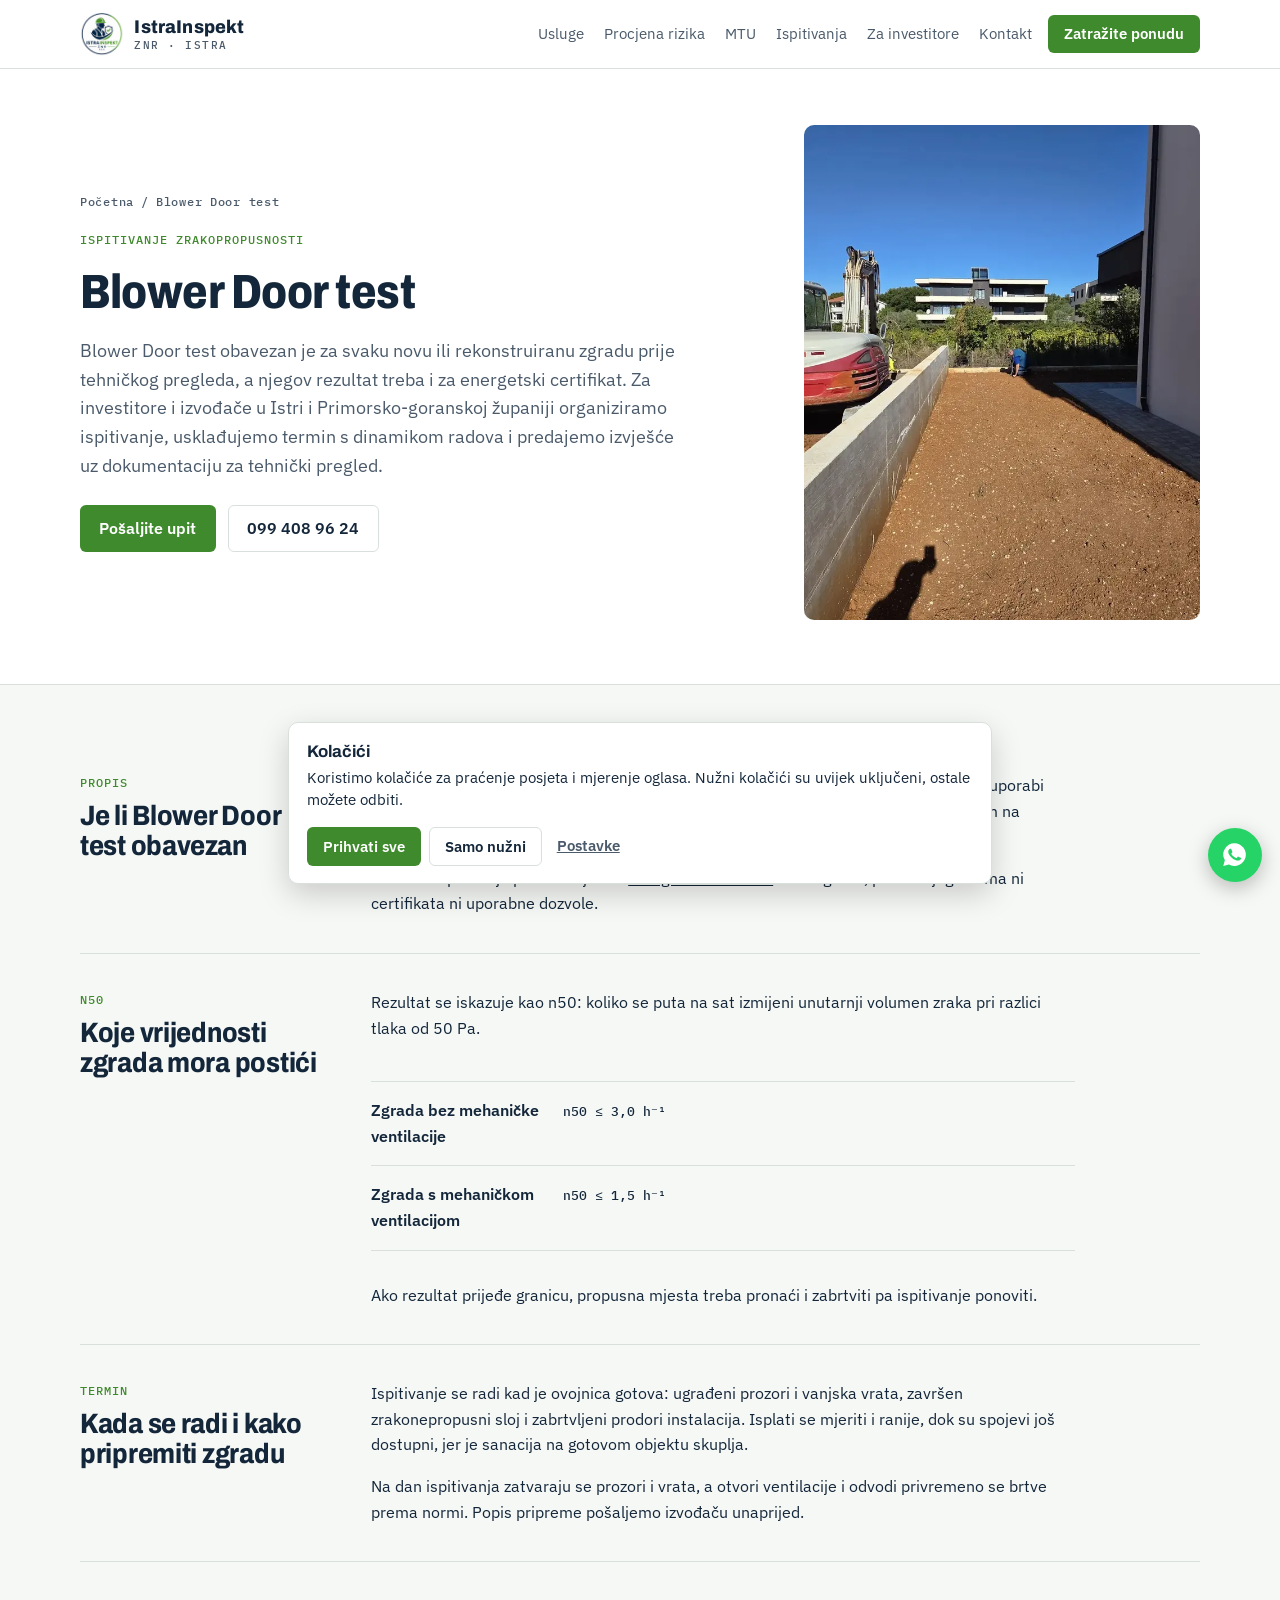
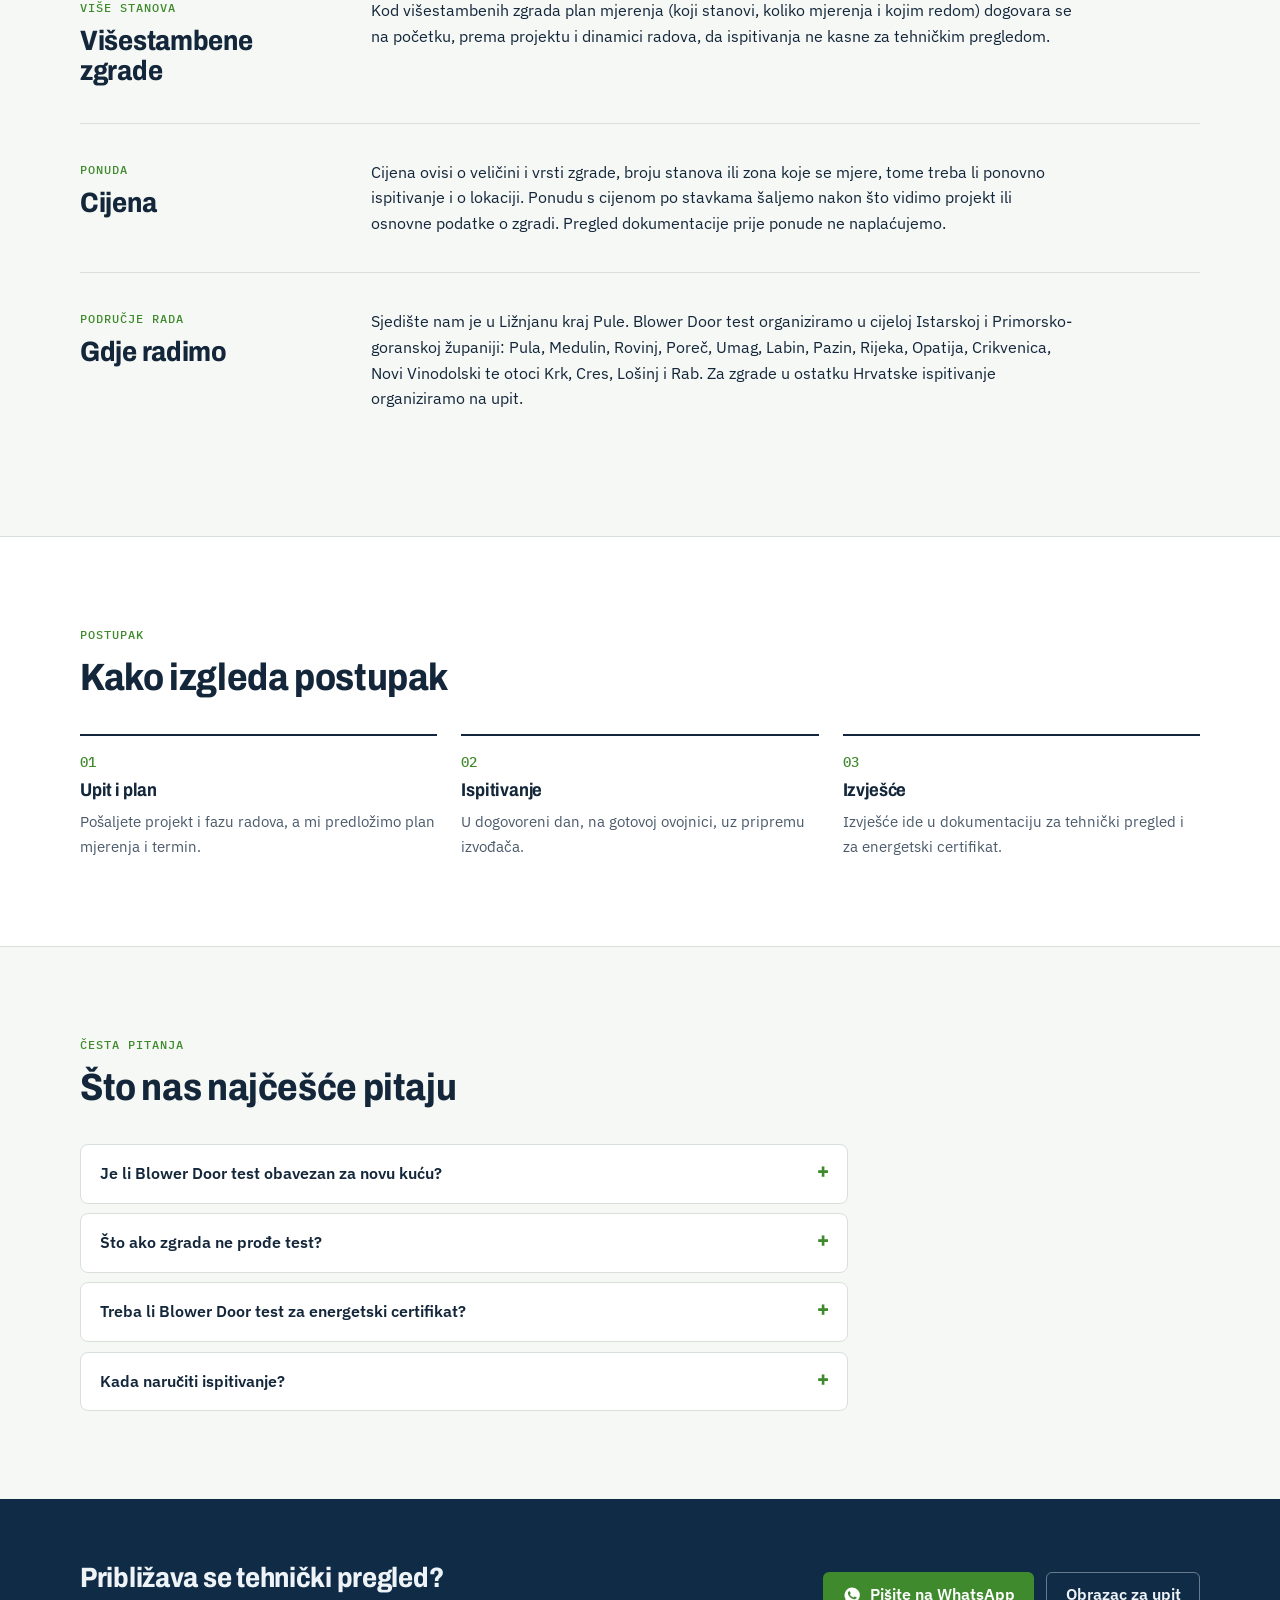
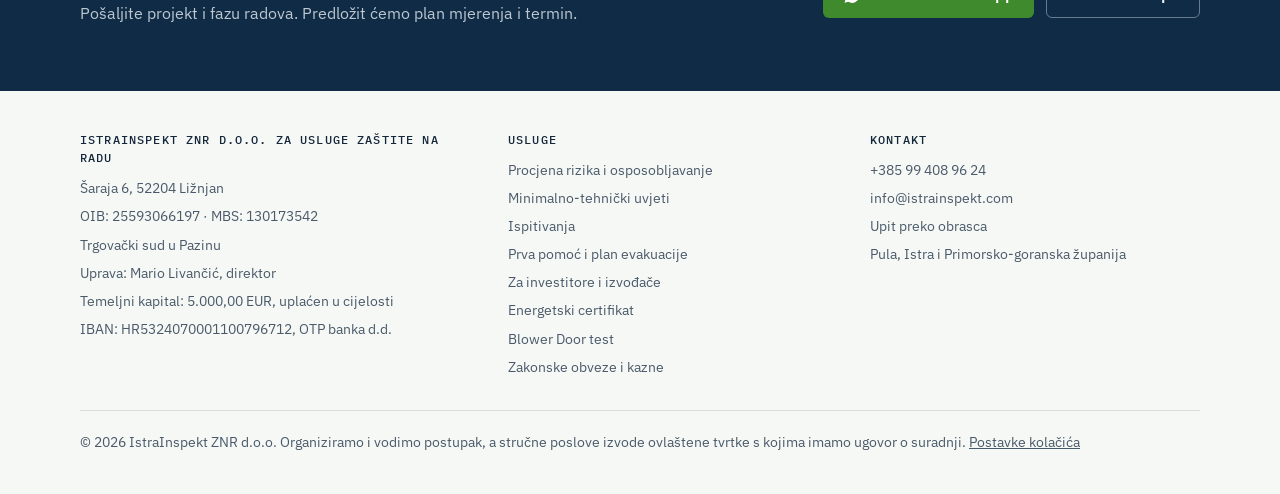
==== blower-door-test/index.html @ 95a44b97 "Nova stranica Blower Door test, poveznice, uklonjena neprovjerena tvrdnja o svakom stanu" ====
<!doctype html>
<html lang="hr">
<head>
<meta charset="utf-8">
<meta name="viewport" content="width=device-width, initial-scale=1, viewport-fit=cover">
<title>Blower Door test za novogradnju, Istra i Rijeka | IstraInspekt ZNR</title>
<meta name="claude:viewport-fit-sides" content="cover">
<meta name="description" content="Blower Door test zrakopropusnosti za nove i rekonstruirane zgrade u Istri i Primorsko-goranskoj županiji. Obavezan prije tehničkog pregleda, podloga za energetski certifikat.">
<link rel="canonical" href="https://istrainspekt.com/blower-door-test/">
<meta name="theme-color" content="#0f2b46">
<meta property="og:type" content="website">
<meta property="og:locale" content="hr_HR">
<meta property="og:site_name" content="IstraInspekt ZNR">
<meta property="og:title" content="Blower Door test za novogradnju, Istra i Rijeka | IstraInspekt ZNR">
<meta property="og:description" content="Blower Door test zrakopropusnosti za nove i rekonstruirane zgrade u Istri i Primorsko-goranskoj županiji. Obavezan prije tehničkog pregleda, podloga za energetski certifikat.">
<meta property="og:url" content="https://istrainspekt.com/blower-door-test/">
<meta property="og:image" content="https://istrainspekt.com/assets/img/og-istrainspekt.jpg">
<link rel="icon" href="/favicon.ico" sizes="32x32">
<link rel="icon" href="/favicon.png" type="image/png">
<link rel="apple-touch-icon" href="/assets/img/apple-touch-icon.png">
<link rel="preload" as="font" type="font/woff2" href="/assets/fonts/archivo-latin-wdth-normal.woff2" crossorigin>
<link rel="preload" as="font" type="font/woff2" href="/assets/fonts/ibm-plex-sans-latin-400-normal.woff2" crossorigin>
<link rel="stylesheet" href="/assets/css/site.css">
<script>window.dataLayer=window.dataLayer||[];function gtag(){dataLayer.push(arguments);}
(function(){var c=null;try{c=JSON.parse(localStorage.getItem('ii_consent'));if(c&&Date.now()-c.t>31536000000)c=null}catch(e){}
gtag('consent','default',{ad_storage:'denied',ad_user_data:'denied',ad_personalization:'denied',analytics_storage:'denied',functionality_storage:'granted',security_storage:'granted',wait_for_update:500});
gtag('set','ads_data_redaction',true);gtag('set','url_passthrough',true);
if(c){var m=c.m?'granted':'denied';gtag('consent','update',{analytics_storage:c.a?'granted':'denied',ad_storage:m,ad_user_data:m,ad_personalization:m})}})();</script>
<!-- Google Tag Manager -->
<script>(function(w,d,s,l,i){w[l]=w[l]||[];w[l].push({'gtm.start':new Date().getTime(),event:'gtm.js'});var f=d.getElementsByTagName(s)[0],j=d.createElement(s),dl=l!='dataLayer'?'&l='+l:'';j.async=true;j.src='https://www.googletagmanager.com/gtm.js?id='+i+dl;var go=function(){f.parentNode.insertBefore(j,f)};if(d.readyState==='complete')setTimeout(go,1500);else w.addEventListener('load',function(){setTimeout(go,1500)});})(window,document,'script','dataLayer','GTM-WBGSD3ZP');</script>
<!-- Google Analytics 4 i Google Ads konverzije -->
<script>(function(){function go(){var s=document.createElement("script");s.async=true;s.src="https://www.googletagmanager.com/gtag/js?id=G-SNYNY1EYH9";document.head.appendChild(s)}if(document.readyState==="complete")setTimeout(go,1500);else addEventListener("load",function(){setTimeout(go,1500)})})();</script>
<script>window.dataLayer=window.dataLayer||[];function gtag(){dataLayer.push(arguments);}gtag('js',new Date());gtag('config','G-SNYNY1EYH9');gtag('config','AW-10872333170');
document.addEventListener('click',function(e){var a=e.target.closest&&e.target.closest('a[href]');if(!a)return;var h=a.getAttribute('href');var l=/wa\.me|whatsapp/.test(h)?'u5bECLWLtaQdEPLGqsAo':/^tel:/.test(h)?'rfC3CLiLtaQdEPLGqsAo':null;if(l)gtag('event','conversion',{send_to:'AW-10872333170/'+l});},true);</script>
<script type="application/ld+json">
{
 "@context": "https://schema.org",
 "@graph": [
  {
   "@type": "ProfessionalService",
   "@id": "https://istrainspekt.com/#firma",
   "name": "IstraInspekt ZNR d.o.o.",
   "url": "https://istrainspekt.com/",
   "logo": "https://istrainspekt.com/assets/img/logo-512.png",
   "image": "https://istrainspekt.com/assets/img/og-istrainspekt.jpg",
   "telephone": "+385994089624",
   "email": "info@istrainspekt.com",
   "vatID": "HR25593066197",
   "address": {
    "@type": "PostalAddress",
    "streetAddress": "Šaraja 6",
    "postalCode": "52204",
    "addressLocality": "Ližnjan",
    "addressCountry": "HR"
   },
   "areaServed": [
    {
     "@type": "AdministrativeArea",
     "name": "Istarska županija"
    },
    {
     "@type": "AdministrativeArea",
     "name": "Primorsko-goranska županija"
    }
   ]
  },
  {
   "@type": "Service",
   "name": "Blower Door test",
   "serviceType": "Organizacija ispitivanja zrakopropusnosti zgrade",
   "url": "https://istrainspekt.com/blower-door-test/",
   "provider": {
    "@id": "https://istrainspekt.com/#firma"
   },
   "areaServed": [
    {
     "@type": "AdministrativeArea",
     "name": "Istarska županija"
    },
    {
     "@type": "AdministrativeArea",
     "name": "Primorsko-goranska županija"
    }
   ]
  },
  {
   "@type": "BreadcrumbList",
   "itemListElement": [
    {
     "@type": "ListItem",
     "position": 1,
     "name": "Početna",
     "item": "https://istrainspekt.com/"
    },
    {
     "@type": "ListItem",
     "position": 2,
     "name": "Blower Door test",
     "item": "https://istrainspekt.com/blower-door-test/"
    }
   ]
  },
  {
   "@type": "FAQPage",
   "mainEntity": [
    {
     "@type": "Question",
     "name": "Je li Blower Door test obavezan za novu kuću?",
     "acceptedAnswer": {
      "@type": "Answer",
      "text": "Da. Zrakopropusnost nove zgrade, pa i obiteljske kuće, dokazuje se ispitivanjem prije tehničkog pregleda."
     }
    },
    {
     "@type": "Question",
     "name": "Što ako zgrada ne prođe test?",
     "acceptedAnswer": {
      "@type": "Answer",
      "text": "Propusna mjesta se pronađu, zabrtve i ispitivanje se ponovi. Zato je korisno mjeriti dok su spojevi još dostupni."
     }
    },
    {
     "@type": "Question",
     "name": "Treba li Blower Door test za energetski certifikat?",
     "acceptedAnswer": {
      "@type": "Answer",
      "text": "Za novu zgradu da. Certifikat se izrađuje i na temelju rezultata ispitivanja zrakopropusnosti."
     }
    },
    {
     "@type": "Question",
     "name": "Kada naručiti ispitivanje?",
     "acceptedAnswer": {
      "@type": "Answer",
      "text": "Kad su ugrađeni prozori i vrata i završen zrakonepropusni sloj. Javite se ranije, da termin uskladimo s tehničkim pregledom."
     }
    }
   ]
  }
 ]
}
</script>
</head>
<body>
<noscript><iframe src="https://www.googletagmanager.com/ns.html?id=GTM-WBGSD3ZP" height="0" width="0" style="display:none;visibility:hidden"></iframe></noscript>
<header class="top">
  <div class="wrap">
    <a class="brand" href="/" aria-label="IstraInspekt ZNR, početna">
      <img src="/assets/img/logo-96.png" width="44" height="44" alt="">
      <span>IstraInspekt<small>ZNR · ISTRA</small></span>
    </a>
    <nav class="nav" id="nav" aria-label="Glavni izbornik">
      <a href="/usluge/">Usluge</a>
      <a href="/procjena-rizika-osposobljavanje/">Procjena rizika</a>
      <a href="/mtu/">MTU</a>
      <a href="/ispitivanja/">Ispitivanja</a>
      <a href="/investitori-izvodaci/">Za investitore</a>
      <a href="/kontakt/">Kontakt</a>
    </nav>
    <button class="menu-btn" id="menuBtn" aria-expanded="false" aria-controls="nav">Izbornik</button>
    <a class="btn btn-primary btn-wa-top" href="/kontakt/#upit">Zatražite ponudu</a>
  </div>
</header>
<main>
<section class="page-hero">
  <div class="wrap">
    <div class="copy">
      <nav class="crumbs" aria-label="Putanja"><a href="/">Početna</a><span>/</span><span>Blower Door test</span></nav>
      <p class="eyebrow">Ispitivanje zrakopropusnosti</p>
      <h1>Blower Door test</h1>
      <p class="lead">Blower Door test obavezan je za svaku novu ili rekonstruiranu zgradu prije tehničkog pregleda, a njegov rezultat treba i za energetski certifikat. Za investitore i izvođače u Istri i Primorsko-goranskoj županiji organiziramo ispitivanje, usklađujemo termin s dinamikom radova i predajemo izvješće uz dokumentaciju za tehnički pregled.</p>
      <div class="hero-cta">
        <a class="btn btn-primary" href="/kontakt/#upit">Pošaljite upit</a>
        <a class="btn btn-ghost" href="tel:+385994089624" data-track="tel">099 408 96 24</a>
      </div>
    </div>
    <figure><img src="/assets/img/mjerenje-na-terenu.webp" width="900" height="1100" alt="Mjerenje na terenu oko nove zgrade" fetchpriority="high"></figure>
  </div>
</section><section><div class="wrap"><div class="topic" id="obaveza"><div class="side"><p class="eyebrow">Propis</p><h2>Je li Blower Door test obavezan</h2></div><div class="body"><p>Da, za nove zgrade i za rekonstrukcije postojećih zgrada. Tehnički propis o racionalnoj uporabi energije i toplinskoj zaštiti u zgradama traži da se zrakopropusnost dokaže ispitivanjem na izgrađenoj zgradi, prema normi HRN EN ISO 9972:2015, prije tehničkog pregleda.</p><p>Rezultat ispitivanja potreban je i za <a href="/energetski-certifikat/">energetski certifikat</a> nove zgrade, pa bez njega nema ni certifikata ni uporabne dozvole.</p></div></div>
<div class="topic" id="granice"><div class="side"><p class="eyebrow">n50</p><h2>Koje vrijednosti zgrada mora postići</h2></div><div class="body"><p>Rezultat se iskazuje kao n50: koliko se puta na sat izmijeni unutarnji volumen zraka pri razlici tlaka od 50 Pa.</p><dl class="spec"><div><dt>Zgrada bez mehaničke ventilacije</dt><dd><code>n50 ≤ 3,0 h⁻¹</code></dd></div><div><dt>Zgrada s mehaničkom ventilacijom</dt><dd><code>n50 ≤ 1,5 h⁻¹</code></dd></div></dl><p>Ako rezultat prijeđe granicu, propusna mjesta treba pronaći i zabrtviti pa ispitivanje ponoviti.</p></div></div>
<div class="topic" id="priprema"><div class="side"><p class="eyebrow">Termin</p><h2>Kada se radi i kako pripremiti zgradu</h2></div><div class="body"><p>Ispitivanje se radi kad je ovojnica gotova: ugrađeni prozori i vanjska vrata, završen zrakonepropusni sloj i zabrtvljeni prodori instalacija. Isplati se mjeriti i ranije, dok su spojevi još dostupni, jer je sanacija na gotovom objektu skuplja.</p><p>Na dan ispitivanja zatvaraju se prozori i vrata, a otvori ventilacije i odvodi privremeno se brtve prema normi. Popis pripreme pošaljemo izvođaču unaprijed.</p></div></div>
<div class="topic" id="visestambene"><div class="side"><p class="eyebrow">Više stanova</p><h2>Višestambene zgrade</h2></div><div class="body"><p>Kod višestambenih zgrada plan mjerenja (koji stanovi, koliko mjerenja i kojim redom) dogovara se na početku, prema projektu i dinamici radova, da ispitivanja ne kasne za tehničkim pregledom.</p></div></div>
<div class="topic" id="cijena"><div class="side"><p class="eyebrow">Ponuda</p><h2>Cijena</h2></div><div class="body"><p>Cijena ovisi o veličini i vrsti zgrade, broju stanova ili zona koje se mjere, tome treba li ponovno ispitivanje i o lokaciji. Ponudu s cijenom po stavkama šaljemo nakon što vidimo projekt ili osnovne podatke o zgradi. Pregled dokumentacije prije ponude ne naplaćujemo.</p></div></div>
<div class="topic" id="podrucje"><div class="side"><p class="eyebrow">Područje rada</p><h2>Gdje radimo</h2></div><div class="body"><p>Sjedište nam je u Ližnjanu kraj Pule. Blower Door test organiziramo u cijeloj Istarskoj i Primorsko-goranskoj županiji: Pula, Medulin, Rovinj, Poreč, Umag, Labin, Pazin, Rijeka, Opatija, Crikvenica, Novi Vinodolski te otoci Krk, Cres, Lošinj i Rab. Za zgrade u ostatku Hrvatske ispitivanje organiziramo na upit.</p></div></div></div></section><section class="services">
  <div class="wrap">
    <div class="sec-head"><p class="eyebrow">Postupak</p><h2>Kako izgleda postupak</h2></div>
    <ol class="steps n3"><li><h3>Upit i plan</h3><p>Pošaljete projekt i fazu radova, a mi predložimo plan mjerenja i termin.</p></li><li><h3>Ispitivanje</h3><p>U dogovoreni dan, na gotovoj ovojnici, uz pripremu izvođača.</p></li><li><h3>Izvješće</h3><p>Izvješće ide u dokumentaciju za tehnički pregled i za energetski certifikat.</p></li></ol>
  </div>
</section><section id="pitanja">
  <div class="wrap">
    <div class="sec-head"><p class="eyebrow">Česta pitanja</p><h2>Što nas najčešće pitaju</h2></div>
    <div class="faq">
      <details><summary>Je li Blower Door test obavezan za novu kuću?</summary><p>Da. Zrakopropusnost nove zgrade, pa i obiteljske kuće, dokazuje se ispitivanjem prije tehničkog pregleda.</p></details>
      <details><summary>Što ako zgrada ne prođe test?</summary><p>Propusna mjesta se pronađu, zabrtve i ispitivanje se ponovi. Zato je korisno mjeriti dok su spojevi još dostupni.</p></details>
      <details><summary>Treba li Blower Door test za energetski certifikat?</summary><p>Za novu zgradu da. Certifikat se izrađuje i na temelju rezultata ispitivanja zrakopropusnosti. Više na stranici <a href="/energetski-certifikat/">Energetski certifikat</a>.</p></details>
      <details><summary>Kada naručiti ispitivanje?</summary><p>Kad su ugrađeni prozori i vrata i završen zrakonepropusni sloj. Javite se ranije, da termin uskladimo s tehničkim pregledom.</p></details>
    </div>
  </div>
</section><section class="band">
  <div class="wrap">
    <div><h2>Približava se tehnički pregled?</h2><p>Pošaljite projekt i fazu radova. Predložit ćemo plan mjerenja i termin.</p></div>
    <div class="acts">
      <a class="btn btn-primary" href="https://wa.me/385994089624" target="_blank" rel="noopener" data-track="whatsapp-band"><svg viewBox="0 0 24 24" fill="currentColor"><path d="M12 2a10 10 0 0 0-8.6 15.1L2 22l5-1.3A10 10 0 1 0 12 2Zm5.3 14.1c-.2.6-1.3 1.2-1.8 1.2-.5.1-1 .2-3.3-.7-2.8-1.1-4.6-4-4.7-4.2-.1-.2-1.1-1.5-1.1-2.9s.7-2 1-2.3c.2-.3.5-.3.7-.3h.5c.2 0 .4 0 .6.5l.8 2c.1.2.1.4 0 .5l-.3.5-.4.4c-.1.2-.3.3-.1.6.2.3.8 1.3 1.7 2.1 1.2 1 2.1 1.3 2.4 1.5.3.1.5.1.6-.1l.9-1c.2-.3.4-.2.6-.1l1.9.9c.3.1.5.2.5.3.1.2.1.6-.1 1.1Z"/></svg> Pišite na WhatsApp</a>
      <a class="btn btn-ghost" href="/kontakt/#upit">Obrazac za upit</a>
    </div>
  </div>
</section>
</main>
<footer>
  <div class="wrap">
    <div class="foot">
      <div>
        <h4>IstraInspekt ZNR d.o.o. za usluge zaštite na radu</h4>
        <ul class="reg">
          <li>Šaraja 6, 52204 Ližnjan</li>
          <li>OIB: 25593066197 · MBS: 130173542</li>
          <li>Trgovački sud u Pazinu</li>
          <li>Uprava: Mario Livančić, direktor</li>
          <li>Temeljni kapital: 5.000,00 EUR, uplaćen u cijelosti</li>
          <li>IBAN: HR5324070001100796712, OTP banka d.d.</li>
        </ul>
      </div>
      <div>
        <h4>Usluge</h4>
        <ul>
          <li><a href="/procjena-rizika-osposobljavanje/">Procjena rizika i osposobljavanje</a></li>
          <li><a href="/mtu/">Minimalno-tehnički uvjeti</a></li>
          <li><a href="/ispitivanja/">Ispitivanja</a></li>
          <li><a href="/prva-pomoc-evakuacija/">Prva pomoć i plan evakuacije</a></li>
          <li><a href="/investitori-izvodaci/">Za investitore i izvođače</a></li>
          <li><a href="/energetski-certifikat/">Energetski certifikat</a></li>
          <li><a href="/blower-door-test/">Blower Door test</a></li>
          <li><a href="/obveze-i-kazne/">Zakonske obveze i kazne</a></li>
        </ul>
      </div>
      <div>
        <h4>Kontakt</h4>
        <ul>
          <li><a href="tel:+385994089624" data-track="tel">+385 99 408 96 24</a></li>
          <li><a href="mailto:info@istrainspekt.com" data-track="mail">info@istrainspekt.com</a></li>
          <li><a href="/kontakt/">Upit preko obrasca</a></li>
          <li>Pula, Istra i Primorsko-goranska županija</li>
        </ul>
      </div>
    </div>
    <p class="disclaimer">© 2026 IstraInspekt ZNR d.o.o. Organiziramo i vodimo postupak, a stručne poslove izvode ovlaštene tvrtke s kojima imamo ugovor o suradnji. <a href="#" data-ck-open>Postavke kolačića</a></p>
  </div>
</footer>

<a class="wa-float" href="https://wa.me/385994089624" target="_blank" rel="noopener" aria-label="Pišite nam na WhatsApp" data-track="whatsapp-float">
  <svg viewBox="0 0 24 24" fill="currentColor"><path d="M12 2a10 10 0 0 0-8.6 15.1L2 22l5-1.3A10 10 0 1 0 12 2Zm5.3 14.1c-.2.6-1.3 1.2-1.8 1.2-.5.1-1 .2-3.3-.7-2.8-1.1-4.6-4-4.7-4.2-.1-.2-1.1-1.5-1.1-2.9s.7-2 1-2.3c.2-.3.5-.3.7-.3h.5c.2 0 .4 0 .6.5l.8 2c.1.2.1.4 0 .5l-.3.5-.4.4c-.1.2-.3.3-.1.6.2.3.8 1.3 1.7 2.1 1.2 1 2.1 1.3 2.4 1.5.3.1.5.1.6-.1l.9-1c.2-.3.4-.2.6-.1l1.9.9c.3.1.5.2.5.3.1.2.1.6-.1 1.1Z"/></svg>
</a>
<script src="/assets/js/site.js" defer></script>
</body>
</html>
---- assets/css/site.css ----
@font-face { font-family:'Archivo'; font-style: normal; font-display: swap; font-weight: 100 900; font-stretch: 62% 125%; src: url(/assets/fonts/archivo-latin-ext-wdth-normal.woff2) format('woff2-variations'); unicode-range: U+0100-02BA,U+02BD-02C5,U+02C7-02CC,U+02CE-02D7,U+02DD-02FF,U+0304,U+0308,U+0329,U+1D00-1DBF,U+1E00-1E9F,U+1EF2-1EFF,U+2020,U+20A0-20AB,U+20AD-20C0,U+2113,U+2C60-2C7F,U+A720-A7FF; }
@font-face { font-family:'Archivo'; font-style: normal; font-display: swap; font-weight: 100 900; font-stretch: 62% 125%; src: url(/assets/fonts/archivo-latin-wdth-normal.woff2) format('woff2-variations'); unicode-range: U+0000-00FF,U+0131,U+0152-0153,U+02BB-02BC,U+02C6,U+02DA,U+02DC,U+0304,U+0308,U+0329,U+2000-206F,U+20AC,U+2122,U+2191,U+2193,U+2212,U+2215,U+FEFF,U+FFFD; }
@font-face { font-family:'IBM Plex Sans'; font-style: normal; font-display: swap; font-weight: 400; src: url(/assets/fonts/ibm-plex-sans-latin-ext-400-normal.woff2) format('woff2'), url(/assets/fonts/ibm-plex-sans-latin-ext-400-normal.woff) format('woff'); unicode-range: U+0100-02BA,U+02BD-02C5,U+02C7-02CC,U+02CE-02D7,U+02DD-02FF,U+0304,U+0308,U+0329,U+1D00-1DBF,U+1E00-1E9F,U+1EF2-1EFF,U+2020,U+20A0-20AB,U+20AD-20C0,U+2113,U+2C60-2C7F,U+A720-A7FF; }
@font-face { font-family:'IBM Plex Sans'; font-style: normal; font-display: swap; font-weight: 400; src: url(/assets/fonts/ibm-plex-sans-latin-400-normal.woff2) format('woff2'), url(/assets/fonts/ibm-plex-sans-latin-400-normal.woff) format('woff'); unicode-range: U+0000-00FF,U+0131,U+0152-0153,U+02BB-02BC,U+02C6,U+02DA,U+02DC,U+0304,U+0308,U+0329,U+2000-206F,U+20AC,U+2122,U+2191,U+2193,U+2212,U+2215,U+FEFF,U+FFFD; }
@font-face { font-family:'IBM Plex Sans'; font-style: normal; font-display: swap; font-weight: 500; src: url(/assets/fonts/ibm-plex-sans-latin-ext-500-normal.woff2) format('woff2'), url(/assets/fonts/ibm-plex-sans-latin-ext-500-normal.woff) format('woff'); unicode-range: U+0100-02BA,U+02BD-02C5,U+02C7-02CC,U+02CE-02D7,U+02DD-02FF,U+0304,U+0308,U+0329,U+1D00-1DBF,U+1E00-1E9F,U+1EF2-1EFF,U+2020,U+20A0-20AB,U+20AD-20C0,U+2113,U+2C60-2C7F,U+A720-A7FF; }
@font-face { font-family:'IBM Plex Sans'; font-style: normal; font-display: swap; font-weight: 500; src: url(/assets/fonts/ibm-plex-sans-latin-500-normal.woff2) format('woff2'), url(/assets/fonts/ibm-plex-sans-latin-500-normal.woff) format('woff'); unicode-range: U+0000-00FF,U+0131,U+0152-0153,U+02BB-02BC,U+02C6,U+02DA,U+02DC,U+0304,U+0308,U+0329,U+2000-206F,U+20AC,U+2122,U+2191,U+2193,U+2212,U+2215,U+FEFF,U+FFFD; }
@font-face { font-family:'IBM Plex Sans'; font-style: normal; font-display: swap; font-weight: 600; src: url(/assets/fonts/ibm-plex-sans-latin-ext-600-normal.woff2) format('woff2'), url(/assets/fonts/ibm-plex-sans-latin-ext-600-normal.woff) format('woff'); unicode-range: U+0100-02BA,U+02BD-02C5,U+02C7-02CC,U+02CE-02D7,U+02DD-02FF,U+0304,U+0308,U+0329,U+1D00-1DBF,U+1E00-1E9F,U+1EF2-1EFF,U+2020,U+20A0-20AB,U+20AD-20C0,U+2113,U+2C60-2C7F,U+A720-A7FF; }
@font-face { font-family:'IBM Plex Sans'; font-style: normal; font-display: swap; font-weight: 600; src: url(/assets/fonts/ibm-plex-sans-latin-600-normal.woff2) format('woff2'), url(/assets/fonts/ibm-plex-sans-latin-600-normal.woff) format('woff'); unicode-range: U+0000-00FF,U+0131,U+0152-0153,U+02BB-02BC,U+02C6,U+02DA,U+02DC,U+0304,U+0308,U+0329,U+2000-206F,U+20AC,U+2122,U+2191,U+2193,U+2212,U+2215,U+FEFF,U+FFFD; }
@font-face { font-family:'IBM Plex Mono'; font-style: normal; font-display: swap; font-weight: 500; src: url(/assets/fonts/ibm-plex-mono-latin-ext-500-normal.woff2) format('woff2'), url(/assets/fonts/ibm-plex-mono-latin-ext-500-normal.woff) format('woff'); unicode-range: U+0100-02BA,U+02BD-02C5,U+02C7-02CC,U+02CE-02D7,U+02DD-02FF,U+0304,U+0308,U+0329,U+1D00-1DBF,U+1E00-1E9F,U+1EF2-1EFF,U+2020,U+20A0-20AB,U+20AD-20C0,U+2113,U+2C60-2C7F,U+A720-A7FF; }
@font-face { font-family:'IBM Plex Mono'; font-style: normal; font-display: swap; font-weight: 500; src: url(/assets/fonts/ibm-plex-mono-latin-500-normal.woff2) format('woff2'), url(/assets/fonts/ibm-plex-mono-latin-500-normal.woff) format('woff'); unicode-range: U+0000-00FF,U+0131,U+0152-0153,U+02BB-02BC,U+02C6,U+02DA,U+02DC,U+0304,U+0308,U+0329,U+2000-206F,U+20AC,U+2122,U+2191,U+2193,U+2212,U+2215,U+FEFF,U+FFFD; }
/* Layout: "zapisnik" — tehnički dokument s očitanjima mjerenja; navy kao tinta, zelena samo za ono što je ispravno ili sljedeći korak. */
:root{
  --paper:#f6f8f5;
  --sheet:#ffffff;
  --ink:#13263a;
  --ink-soft:#4a5a6a;
  --line:#d9e0dc;
  --navy:#0f2b46;
  --navy-ink:#eef3f7;
  --green:#3f8a2c;
  --green-ink:#ffffff;
  --green-soft:#e6f1e1;
  --readout:#0d1f12;
  --readout-ink:#9fe07f;
  --f-display:"Archivo","Arial Narrow",Arial,sans-serif;
  --f-body:"IBM Plex Sans","Segoe UI",Roboto,Arial,sans-serif;
  --f-mono:"IBM Plex Mono",ui-monospace,"Cascadia Mono",Consolas,monospace;
  --s-1:.875rem; --s0:1rem; --s1:1.125rem; --s2:1.375rem; --s3:1.75rem; --s4:2.375rem; --s5:clamp(2.25rem,5.2vw,3.6rem);
  --wrap:72rem;
  --gutter-l:max(16px,env(safe-area-inset-left,0px));
  --gutter-r:max(16px,env(safe-area-inset-right,0px));
}
@media (prefers-color-scheme:dark){:root:not([data-theme="light"]){
  --paper:#0e1720; --sheet:#152230; --ink:#e6edf2; --ink-soft:#a7b5c1; --line:#27384a;
  --navy:#0a1b2b; --navy-ink:#e6edf2; --green:#6cbf4f; --green-ink:#0b1a08; --green-soft:#1a2e1a;
  --readout:#08130b; --readout-ink:#a6e889; color-scheme:dark}}
:root[data-theme="dark"]{
  --paper:#0e1720; --sheet:#152230; --ink:#e6edf2; --ink-soft:#a7b5c1; --line:#27384a;
  --navy:#0a1b2b; --navy-ink:#e6edf2; --green:#6cbf4f; --green-ink:#0b1a08; --green-soft:#1a2e1a;
  --readout:#08130b; --readout-ink:#a6e889; color-scheme:dark}

*,*::before,*::after{box-sizing:border-box}
html{scroll-behavior:smooth}
@media (prefers-reduced-motion:reduce){html{scroll-behavior:auto}*{transition:none!important}}
body{margin:0;background:var(--paper);color:var(--ink);font-family:var(--f-body);font-size:var(--s0);line-height:1.6}
img{max-width:100%;height:auto;display:block}
a{color:inherit}
:focus-visible{outline:3px solid var(--green);outline-offset:2px}
h1,h2,h3{font-family:var(--f-display);font-stretch:88%;line-height:1.08;margin:0;text-wrap:balance;letter-spacing:-.01em}
h2{font-size:var(--s4);font-weight:750}
h3{font-size:var(--s2);font-weight:700}
p{margin:0}
.wrap{max-width:var(--wrap);margin-inline:auto;padding-left:var(--gutter-l);padding-right:var(--gutter-r)}
.eyebrow{font-family:var(--f-mono);font-size:.78rem;letter-spacing:.08em;text-transform:uppercase;color:var(--green)}
.lead{font-size:var(--s1);color:var(--ink-soft);max-width:38rem}
section{padding-block:clamp(3rem,7vw,5.5rem)}
.sec-head{display:grid;gap:.75rem;margin-bottom:2.25rem;max-width:44rem}

/* gumbi */
.btn{display:inline-flex;align-items:center;gap:.55rem;font-family:var(--f-body);font-weight:600;font-size:var(--s0);text-decoration:none;padding:.8rem 1.15rem;border-radius:6px;border:1.5px solid transparent;cursor:pointer;line-height:1.2}
.btn svg{width:1.15em;height:1.15em;flex:none}
.btn-primary{background:var(--green);color:var(--green-ink)}
.btn-primary:hover{filter:brightness(1.07)}
.btn-ghost{border-color:var(--line);color:var(--ink);background:var(--sheet)}
.btn-ghost:hover{border-color:var(--ink-soft)}

/* zaglavlje */
body::before{content:"";position:fixed;inset:0 0 auto;height:env(safe-area-inset-top,0px);z-index:10;background:var(--sheet)}
.top{position:sticky;top:env(safe-area-inset-top,0px);z-index:9;background:var(--sheet);border-bottom:1px solid var(--line)}
.top .wrap{display:flex;align-items:center;gap:1rem;min-height:4.25rem}
.brand{display:flex;align-items:center;gap:.65rem;text-decoration:none;margin-right:auto}
.brand img{width:44px;height:44px}
.brand span{font-family:var(--f-display);font-weight:800;font-stretch:95%;font-size:1.15rem;letter-spacing:.01em;line-height:1}
.brand small{display:block;font-family:var(--f-mono);font-weight:500;font-size:.66rem;letter-spacing:.14em;color:var(--ink-soft);margin-top:.25rem}
.nav{display:flex;gap:1.25rem;font-size:.94rem}
.nav a{text-decoration:none;color:var(--ink-soft);padding-block:.4rem}
.nav a:hover{color:var(--ink)}
.menu-btn{display:none;background:none;border:1.5px solid var(--line);border-radius:6px;padding:.5rem .7rem;color:var(--ink);font:600 .9rem var(--f-body);cursor:pointer}
.top .btn{padding:.6rem .95rem;font-size:.92rem}
@media (max-width:980px){
  .nav{display:none;position:absolute;left:0;right:0;top:100%;background:var(--sheet);border-bottom:1px solid var(--line);flex-direction:column;gap:0;padding:.5rem var(--gutter-r) 1rem var(--gutter-l)}
  .nav.open{display:flex}
  .nav a{padding-block:.7rem;border-bottom:1px solid var(--line)}
  .menu-btn{display:inline-block}
}
@media (max-width:520px){.top .btn-wa-top{display:none}}

/* hero */
.hero{padding-block:clamp(2.5rem,6vw,4.5rem) clamp(3rem,6vw,5rem);background:var(--sheet);border-bottom:1px solid var(--line)}
.hero .wrap{display:grid;grid-template-columns:1.15fr .85fr;gap:clamp(2rem,5vw,4rem);align-items:center}
.hero-copy{display:grid;gap:1.4rem;min-width:0}
.hero h1{font-size:var(--s5);font-weight:800;font-stretch:84%}
.hero h1 em{font-style:normal;color:var(--green)}
.hero-cta{display:flex;flex-wrap:wrap;gap:.75rem;margin-top:.4rem}
.hero-note{font-size:.92rem;color:var(--ink-soft);display:flex;gap:.5rem;align-items:flex-start}
.hero-note svg{flex:none;width:1.1rem;height:1.1rem;margin-top:.2rem;color:var(--green)}
.hero-fig{position:relative;margin:0;max-width:100%}
.hero-fig img{border-radius:10px;aspect-ratio:4/5;object-fit:cover;width:100%}
.readout{font-family:var(--f-mono);background:var(--readout);color:var(--readout-ink);border-radius:6px;padding:.65rem .8rem;font-size:.8rem;line-height:1.45;font-variant-numeric:tabular-nums;box-shadow:0 8px 24px rgba(0,0,0,.25)}
.readout b{display:block;font-size:1.35rem;font-weight:500;letter-spacing:.02em}
.readout .lbl{opacity:.75;text-transform:uppercase;letter-spacing:.08em;font-size:.68rem}
.hero-fig .readout{position:absolute;left:-1.25rem;bottom:1.5rem;max-width:15rem}
@media (max-width:820px){
  .hero .wrap{grid-template-columns:1fr}
  .hero-fig{max-width:26rem}
  .hero-fig .readout{left:.75rem}
}

/* obveze */
.duties{display:grid;grid-template-columns:repeat(4,1fr);gap:1px;background:var(--line);border:1px solid var(--line);border-radius:10px;overflow:hidden}
.duty{background:var(--sheet);padding:1.5rem 1.35rem;display:grid;gap:.6rem;align-content:start;min-width:0}
.duty .tick{width:2rem;height:2rem;border-radius:50%;background:var(--green-soft);color:var(--green);display:grid;place-items:center}
.duty .tick svg{width:1.05rem;height:1.05rem}
.duty h3{font-size:1.18rem}
.duty p{color:var(--ink-soft);font-size:.95rem}
@media (max-width:900px){.duties{grid-template-columns:repeat(2,1fr)}}
@media (max-width:520px){.duties{grid-template-columns:1fr}}

/* usluge */
.services{background:var(--sheet);border-block:1px solid var(--line)}
.svc-list{display:grid;grid-template-columns:repeat(3,1fr);gap:1.25rem}
.svc{display:grid;grid-template-rows:auto 1fr auto;gap:.7rem;padding:1.4rem 1.35rem 1.25rem;border:1px solid var(--line);border-radius:10px;background:var(--paper);text-decoration:none;min-width:0;transition:border-color .15s}
.svc:hover{border-color:var(--green)}
.svc p{color:var(--ink-soft);font-size:.95rem}
.svc .more{font-weight:600;font-size:.92rem;color:var(--green);display:flex;align-items:center;gap:.35rem}
.svc .tag{font-family:var(--f-mono);font-size:.7rem;letter-spacing:.08em;text-transform:uppercase;color:var(--ink-soft)}
@media (max-width:900px){.svc-list{grid-template-columns:repeat(2,1fr)}}
@media (max-width:560px){.svc-list{grid-template-columns:1fr}}

/* postupak */
.steps{display:grid;grid-template-columns:repeat(4,1fr);gap:1.5rem;counter-reset:k;list-style:none;margin:0;padding:0}
.steps li{display:grid;gap:.5rem;align-content:start;padding-top:1rem;border-top:2px solid var(--ink);min-width:0}
.steps li::before{counter-increment:k;content:"0" counter(k);font-family:var(--f-mono);font-size:.85rem;color:var(--green)}
.steps h3{font-size:1.15rem}
.steps p{color:var(--ink-soft);font-size:.95rem}
.legal-strip{margin-top:2.25rem;padding:1rem 1.2rem;border-radius:8px;background:var(--green-soft);font-size:.95rem;max-width:52rem}
@media (max-width:900px){.steps{grid-template-columns:repeat(2,1fr)}}
@media (max-width:520px){.steps{grid-template-columns:1fr}}

/* teren */
.field{background:var(--navy);color:var(--navy-ink)}
.field .lead{color:color-mix(in srgb,var(--navy-ink) 78%,transparent)}
.field .eyebrow{color:var(--readout-ink)}
.shots{display:grid;grid-template-columns:repeat(4,1fr);gap:1rem}
.shot{margin:0;display:grid;gap:.6rem;min-width:0}
.shot img{border-radius:8px;aspect-ratio:1;object-fit:cover;width:100%}
.shot figcaption{font-size:.88rem;color:color-mix(in srgb,var(--navy-ink) 80%,transparent)}
.shot .readout{box-shadow:none}
@media (max-width:900px){.shots{grid-template-columns:repeat(2,1fr)}}

/* plan evakuacije */
.split{display:grid;grid-template-columns:1fr 1fr;gap:clamp(2rem,5vw,4rem);align-items:center}
.split > *{min-width:0}
.plan-fig{margin:0;background:var(--sheet);border:1px solid var(--line);border-radius:10px;padding:1rem}
.plan-fig figcaption{font-size:.85rem;color:var(--ink-soft);margin-top:.6rem}
.checks{list-style:none;padding:0;margin:1.25rem 0 0;display:grid;gap:.6rem}
.checks li{display:flex;gap:.6rem;align-items:flex-start}
.checks svg{flex:none;width:1.1rem;height:1.1rem;color:var(--green);margin-top:.25rem}
@media (max-width:820px){.split{grid-template-columns:1fr}}

/* investitori */
.inv{background:var(--sheet);border-block:1px solid var(--line)}
.inv-grid{display:grid;grid-template-columns:.8fr 1.2fr;gap:clamp(2rem,5vw,4rem);align-items:start}
.inv-grid > *{min-width:0}
.inv-grid img{border-radius:10px;aspect-ratio:4/5;object-fit:cover;width:100%}
.spec{display:grid;gap:0;margin-top:1.5rem;border-top:1px solid var(--line)}
.spec div{display:grid;grid-template-columns:11rem 1fr;gap:1rem;padding-block:1rem;border-bottom:1px solid var(--line)}
.spec dt{font-weight:600}
.spec dd{margin:0;color:var(--ink-soft);font-size:.95rem}
.spec code{font-family:var(--f-mono);font-size:.85em;color:var(--ink)}
@media (max-width:820px){.inv-grid{grid-template-columns:1fr}.inv-grid img{max-width:24rem;aspect-ratio:4/3}}
@media (max-width:520px){.spec div{grid-template-columns:1fr;gap:.25rem}}

/* FAQ */
.faq{max-width:48rem;display:grid;gap:.6rem}
.faq details{background:var(--sheet);border:1px solid var(--line);border-radius:8px}
.faq summary{cursor:pointer;list-style:none;padding:1rem 1.2rem;font-weight:600;display:flex;justify-content:space-between;gap:1rem}
.faq summary::-webkit-details-marker{display:none}
.faq summary::after{content:"+";font-family:var(--f-mono);color:var(--green);font-size:1.2rem;line-height:1}
.faq details[open] summary::after{content:"–"}
.faq details p{padding:0 1.2rem 1.1rem;color:var(--ink-soft)}

/* upit */
.ask{background:var(--navy);color:var(--navy-ink)}
.ask-grid{display:grid;grid-template-columns:.9fr 1.1fr;gap:clamp(2rem,5vw,4rem);align-items:start}
.ask-grid > *{min-width:0}
.ask .lead{color:color-mix(in srgb,var(--navy-ink) 78%,transparent)}
.ask .eyebrow{color:var(--readout-ink)}
.contact-lines{display:grid;gap:.85rem;margin-top:1.75rem}
.contact-lines div{display:grid;gap:.1rem}
.contact-lines span{font-family:var(--f-mono);font-size:.72rem;letter-spacing:.08em;text-transform:uppercase;opacity:.7}
.contact-lines a,.contact-lines strong{font-size:var(--s1);font-weight:600;text-decoration:none;user-select:all}
form.wa{background:var(--sheet);color:var(--ink);border-radius:10px;padding:clamp(1.25rem,3vw,1.75rem);display:grid;gap:1rem}
.row2{display:grid;grid-template-columns:1fr 1fr;gap:1rem}
@media (max-width:520px){.row2{grid-template-columns:1fr}}
label{display:grid;gap:.35rem;font-weight:600;font-size:.9rem}
input,select,textarea{font:inherit;font-weight:400;color:var(--ink);background:var(--paper);border:1.5px solid var(--line);border-radius:6px;padding:.65rem .75rem;width:100%;min-width:0}
textarea{min-height:6rem;resize:vertical}
input:focus,select:focus,textarea:focus{border-color:var(--green);outline:none}
fieldset{border:0;padding:0;margin:0;display:grid;gap:.5rem}
legend{font-weight:600;font-size:.9rem;margin-bottom:.4rem}
.chips{display:flex;flex-wrap:wrap;gap:.45rem}
.chips label{display:inline-flex;flex-direction:row;align-items:center;gap:.4rem;font-weight:500;border:1.5px solid var(--line);border-radius:999px;padding:.35rem .75rem;cursor:pointer;background:var(--paper)}
.chips input{width:auto;accent-color:var(--green)}
.chips label:has(input:checked){border-color:var(--green);background:var(--green-soft)}
.form-foot{display:flex;flex-wrap:wrap;gap:.75rem;align-items:center}
.form-foot small{color:var(--ink-soft);font-size:.82rem;flex:1 1 14rem}
@media (max-width:820px){.ask-grid{grid-template-columns:1fr}}

/* podnožje */
footer{padding-block:2.5rem calc(2.5rem + env(safe-area-inset-bottom,0px));font-size:.88rem;color:var(--ink-soft)}
.foot{display:grid;grid-template-columns:1.2fr 1fr 1fr;gap:2rem}
.foot > *{min-width:0}
.foot h4{font-family:var(--f-mono);font-size:.72rem;letter-spacing:.1em;text-transform:uppercase;color:var(--ink);margin:0 0 .6rem;font-weight:500}
.foot ul{list-style:none;padding:0;margin:0;display:grid;gap:.35rem}
.foot a{text-decoration:none}
.foot a:hover{color:var(--ink)}
.foot .reg{font-variant-numeric:tabular-nums;overflow-wrap:anywhere}
.disclaimer{margin-top:2rem;padding-top:1.25rem;border-top:1px solid var(--line)}
@media (max-width:820px){.foot{grid-template-columns:1fr}}

/* plutajući WhatsApp */
.wa-float{position:fixed;right:calc(18px + env(safe-area-inset-right,0px));bottom:calc(18px + env(safe-area-inset-bottom,0px));z-index:8;width:3.4rem;height:3.4rem;border-radius:50%;background:#25d366;color:#fff;display:grid;place-items:center;box-shadow:0 6px 20px rgba(0,0,0,.25)}
.wa-float svg{width:1.7rem;height:1.7rem}

/* podstranice */
.page-hero{background:var(--sheet);border-bottom:1px solid var(--line);padding-block:clamp(2rem,5vw,3.5rem) clamp(2.5rem,5vw,4rem)}
.page-hero .wrap{display:grid;grid-template-columns:1.25fr .75fr;gap:clamp(2rem,5vw,4rem);align-items:center}
.page-hero .wrap.solo{grid-template-columns:1fr}
.page-hero .copy{display:grid;gap:1.1rem;min-width:0;max-width:46rem}
.page-hero h1{font-size:clamp(2rem,4.4vw,3rem);font-weight:800;font-stretch:84%}
.page-hero figure{margin:0;min-width:0}
.page-hero figure img{border-radius:10px;aspect-ratio:4/5;object-fit:cover;width:100%}
.crumbs{font-family:var(--f-mono);font-size:.74rem;letter-spacing:.06em;color:var(--ink-soft);display:flex;gap:.45rem;flex-wrap:wrap}
.crumbs a{text-decoration:none}
.crumbs a:hover{color:var(--ink)}
@media (max-width:820px){.page-hero .wrap{grid-template-columns:1fr}.page-hero figure{max-width:24rem}.page-hero figure img{aspect-ratio:4/3}}

.topic{display:grid;grid-template-columns:15rem 1fr;gap:clamp(1.25rem,4vw,3.5rem);padding-block:2.25rem;border-top:1px solid var(--line)}
.topic:first-child{border-top:0;padding-top:0}
.topic > *{min-width:0}
.topic .side{display:grid;gap:.5rem;align-content:start}
.topic .side h2{font-size:var(--s3)}
.body{display:grid;gap:1rem;max-width:44rem}
.body p{color:var(--ink)}
.body ul{margin:0;padding-left:1.15rem;display:grid;gap:.4rem}
.body li::marker{color:var(--green)}
.body h3{font-size:1.2rem;margin-top:.5rem}
.body .muted{color:var(--ink-soft);font-size:.95rem}
.callout{background:var(--green-soft);border-radius:8px;padding:1rem 1.2rem}
.callout strong{display:block;margin-bottom:.2rem}
@media (max-width:820px){.topic{grid-template-columns:1fr}}

.items{display:grid;grid-template-columns:repeat(2,1fr);gap:1rem}
.item{background:var(--sheet);border:1px solid var(--line);border-radius:10px;padding:1.25rem 1.3rem;display:grid;gap:.5rem;align-content:start;min-width:0}
.item h3{font-size:1.15rem}
.item p{color:var(--ink-soft);font-size:.95rem}
.item a.more{font-weight:600;font-size:.9rem;color:var(--green);text-decoration:none}
@media (max-width:640px){.items{grid-template-columns:1fr}}

.terms{width:100%;border-collapse:collapse;font-size:.95rem}
.terms th,.terms td{text-align:left;padding:.8rem .9rem;border-bottom:1px solid var(--line);vertical-align:top}
.terms th{font-family:var(--f-mono);font-weight:500;font-size:.72rem;letter-spacing:.08em;text-transform:uppercase;color:var(--ink-soft)}
.terms td:last-child{font-variant-numeric:tabular-nums;white-space:nowrap;font-weight:600}
.table-wrap{overflow-x:auto;background:var(--sheet);border:1px solid var(--line);border-radius:10px}
@media (max-width:520px){.terms td:last-child{white-space:normal}}

.band{background:var(--navy);color:var(--navy-ink);padding-block:clamp(2.5rem,6vw,4rem)}
.band .wrap{display:flex;flex-wrap:wrap;gap:1.5rem 2.5rem;align-items:center;justify-content:space-between}
.band h2{font-size:var(--s3);max-width:30rem}
.band p{color:color-mix(in srgb,var(--navy-ink) 78%,transparent);margin-top:.5rem;max-width:34rem}
.band .acts{display:flex;flex-wrap:wrap;gap:.75rem}
.band .btn-ghost{background:transparent;color:var(--navy-ink);border-color:color-mix(in srgb,var(--navy-ink) 40%,transparent)}
.shots.light figcaption{color:var(--ink-soft)}
.example{margin:0;background:var(--sheet);border:1px solid var(--line);border-radius:10px;padding:1rem;max-width:34rem}
.example figcaption{font-size:.85rem;color:var(--ink-soft);margin-top:.6rem}
.duo{display:grid;grid-template-columns:1fr 1fr;gap:1rem}
.duo img{border-radius:8px;aspect-ratio:4/3;object-fit:cover;width:100%}
@media (max-width:520px){.duo{grid-template-columns:1fr}}
.steps.n3{grid-template-columns:repeat(3,1fr)}
@media (max-width:820px){.steps.n3{grid-template-columns:1fr}}
/* Kolačići */
.ck{position:fixed;left:0;right:0;bottom:0;z-index:60;padding:0 var(--gutter-r) env(safe-area-inset-bottom,0px) var(--gutter-l);pointer-events:none}
.ck[hidden]{display:none}
.ck-in{pointer-events:auto;max-width:44rem;margin:0 auto 1rem;background:var(--sheet);color:var(--ink);border:1px solid var(--line);border-radius:10px;box-shadow:0 10px 30px rgba(0,0,0,.18);padding:1rem 1.1rem;font-size:.92rem;line-height:1.5}
.ck-txt{margin:0}
.ck-txt strong{display:block;font-family:var(--f-display);font-size:1.05rem;margin-bottom:.2rem}
.ck-set{margin-top:.8rem;display:grid;gap:.6rem}
.ck-set[hidden]{display:none}
.ck-set label{display:flex;gap:.6rem;align-items:flex-start;cursor:pointer}
.ck-set input{margin-top:.25rem;accent-color:var(--green);width:1.05rem;height:1.05rem;flex:none}
.ck-set b{display:block;font-weight:600}
.ck-set span{color:var(--ink-soft)}
.ck-set b{color:var(--ink)}
.ck-more{margin:0;font-size:.88rem}
.ck-more a{color:var(--green)}
.ck-btns{display:flex;flex-wrap:wrap;gap:.5rem;align-items:center;margin-top:.9rem}
.ck-btns .btn{padding:.6rem .95rem;font-size:.92rem}
.ck-btns [hidden]{display:none}
.ck-link{background:none;border:0;padding:.6rem .4rem;font:inherit;font-weight:600;color:var(--ink-soft);text-decoration:underline;cursor:pointer}
@media (max-width:480px){.ck-btns .btn{flex:1 1 auto}}
.disclaimer a[data-ck-open]{color:inherit;white-space:nowrap}
.ck-set label{font-weight:400}
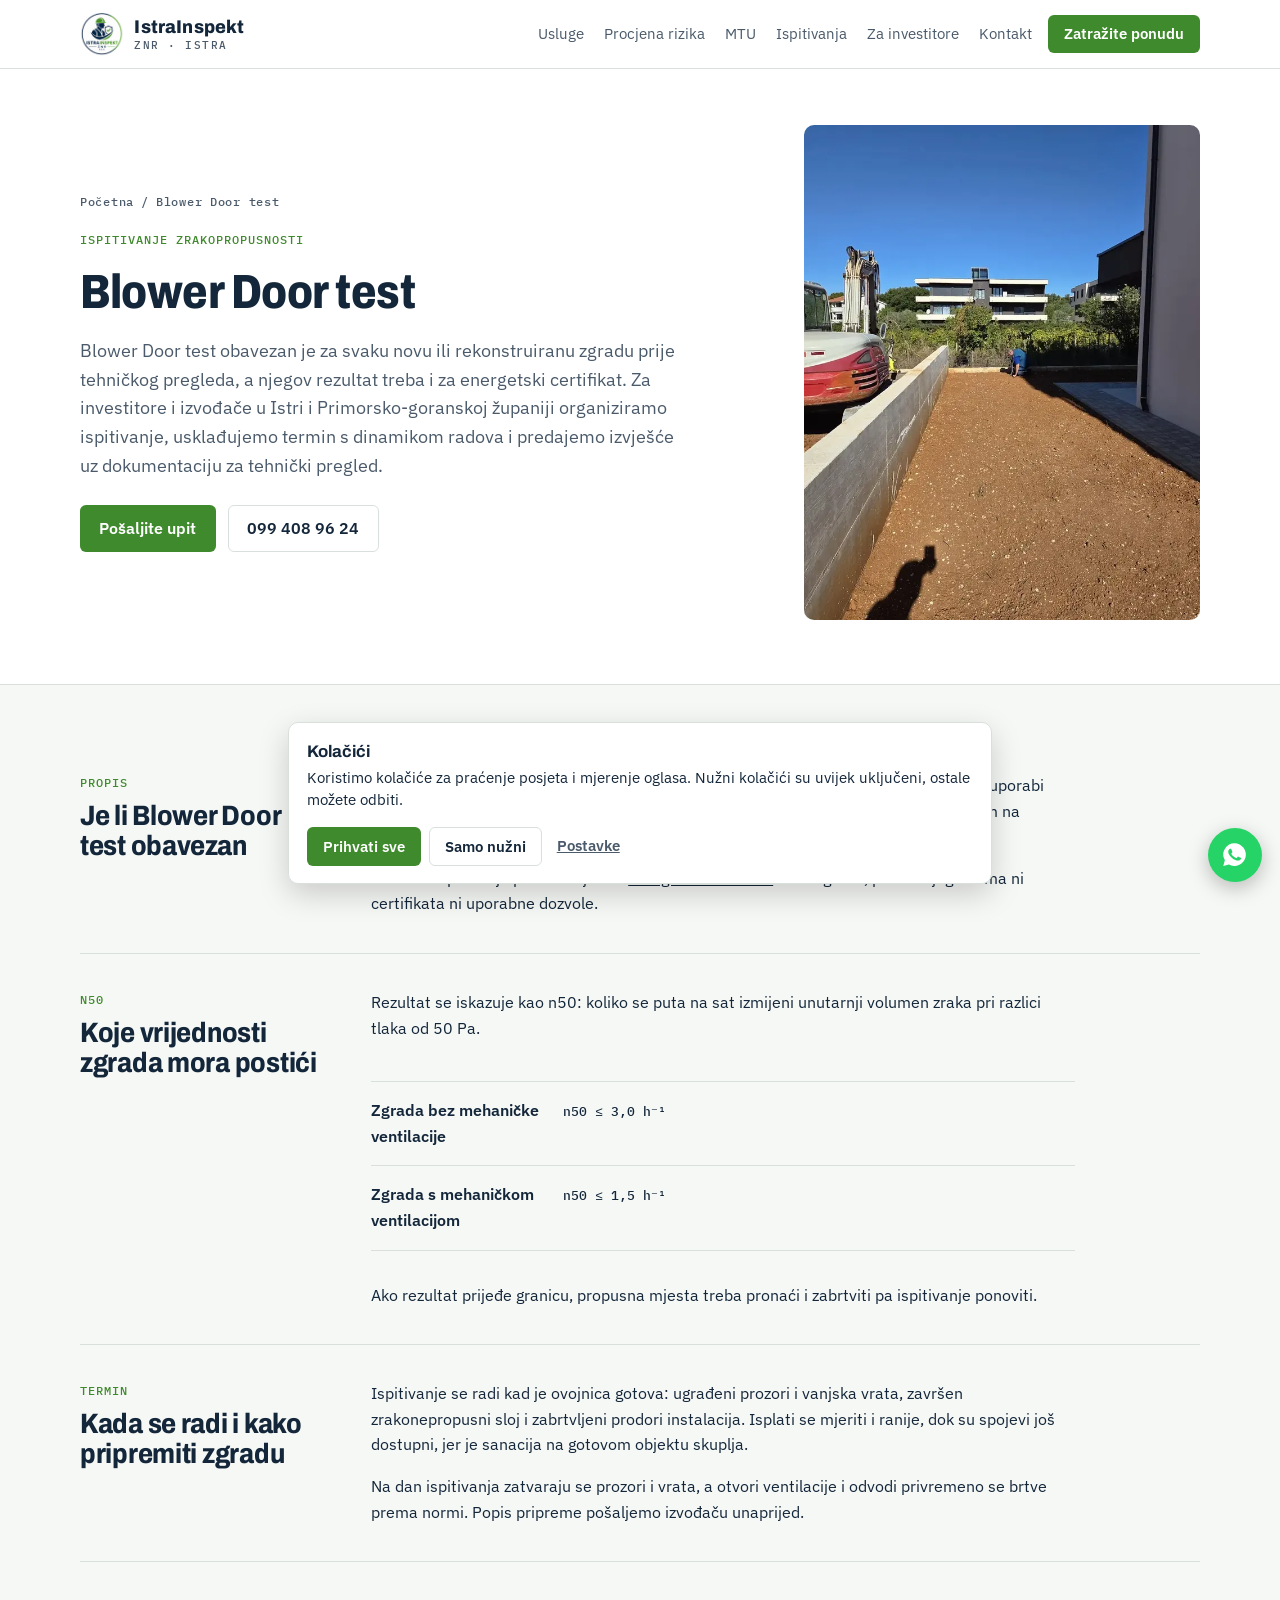
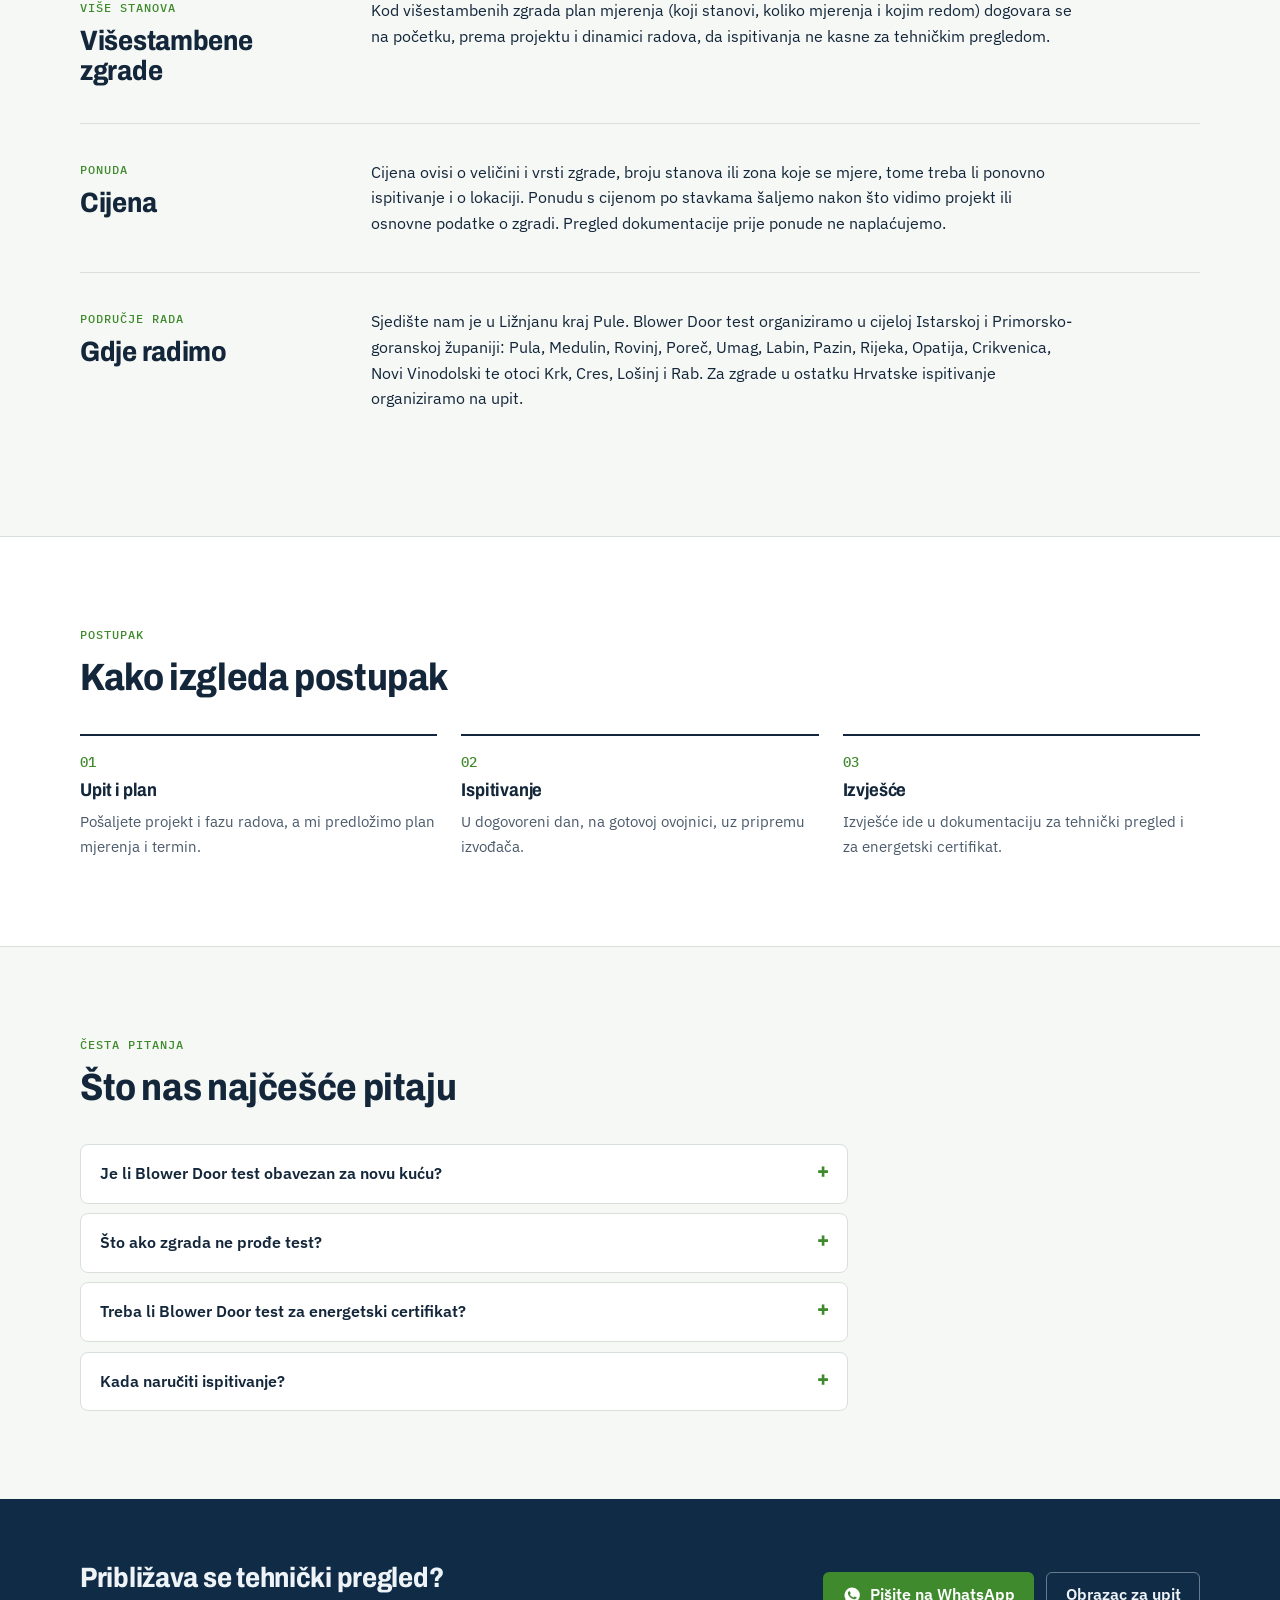
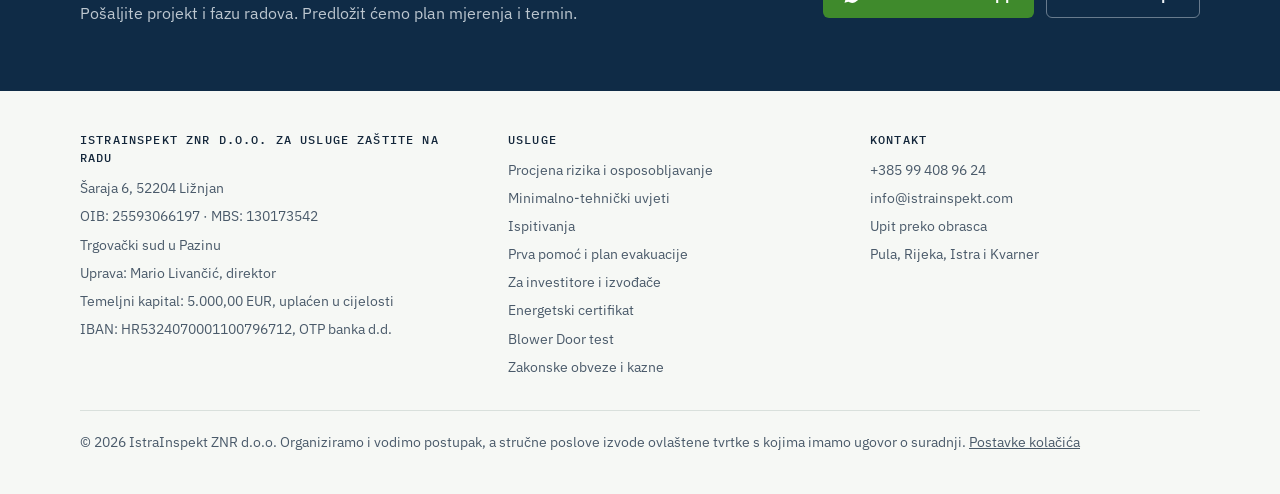
==== commit 19262ff0: "Nova stranica Područje rada, Rijeka u podnožju i na kontaktu" ====
--- a/blower-door-test/index.html
+++ b/blower-door-test/index.html
@@ -239,7 +239,7 @@
           <li><a href="tel:+385994089624" data-track="tel">+385 99 408 96 24</a></li>
           <li><a href="mailto:info@istrainspekt.com" data-track="mail">info@istrainspekt.com</a></li>
           <li><a href="/kontakt/">Upit preko obrasca</a></li>
-          <li>Pula, Istra i Primorsko-goranska županija</li>
+          <li><a href="/podrucje-rada/">Pula, Rijeka, Istra i Kvarner</a></li>
         </ul>
       </div>
     </div>
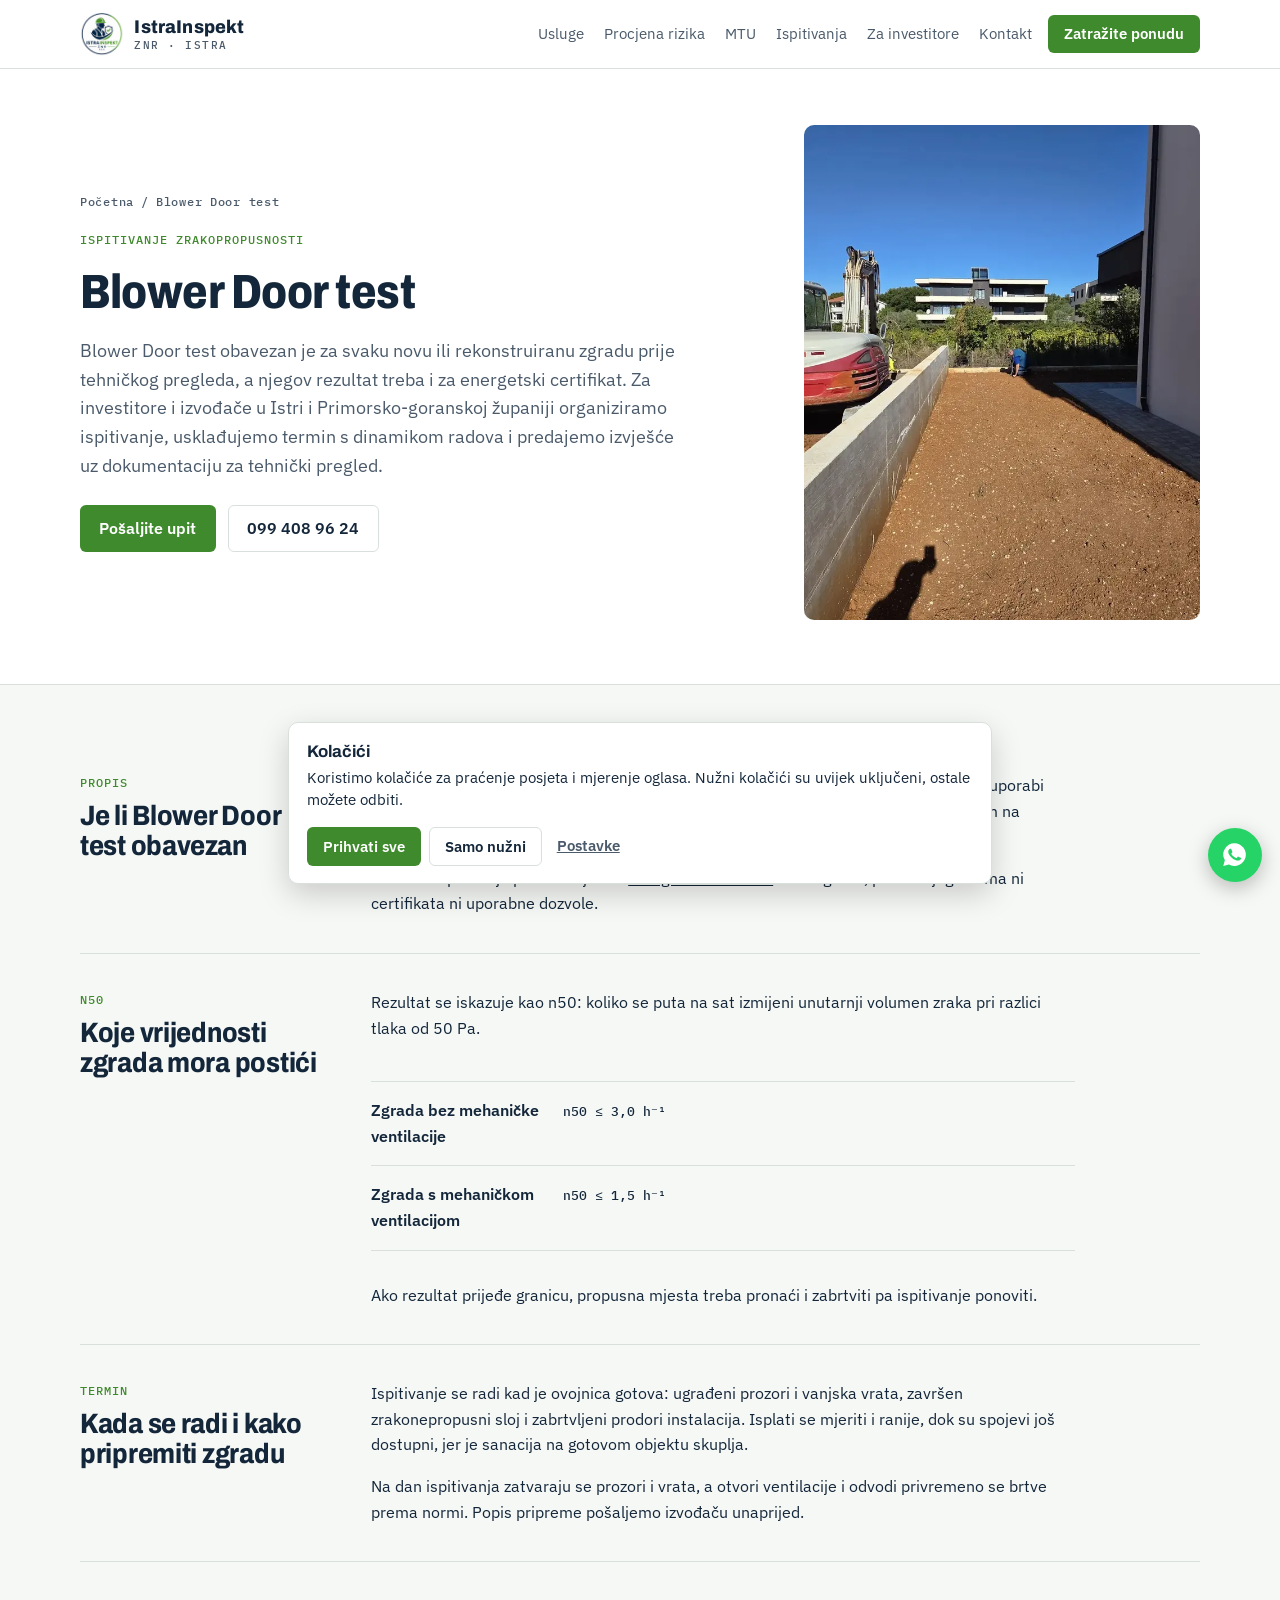
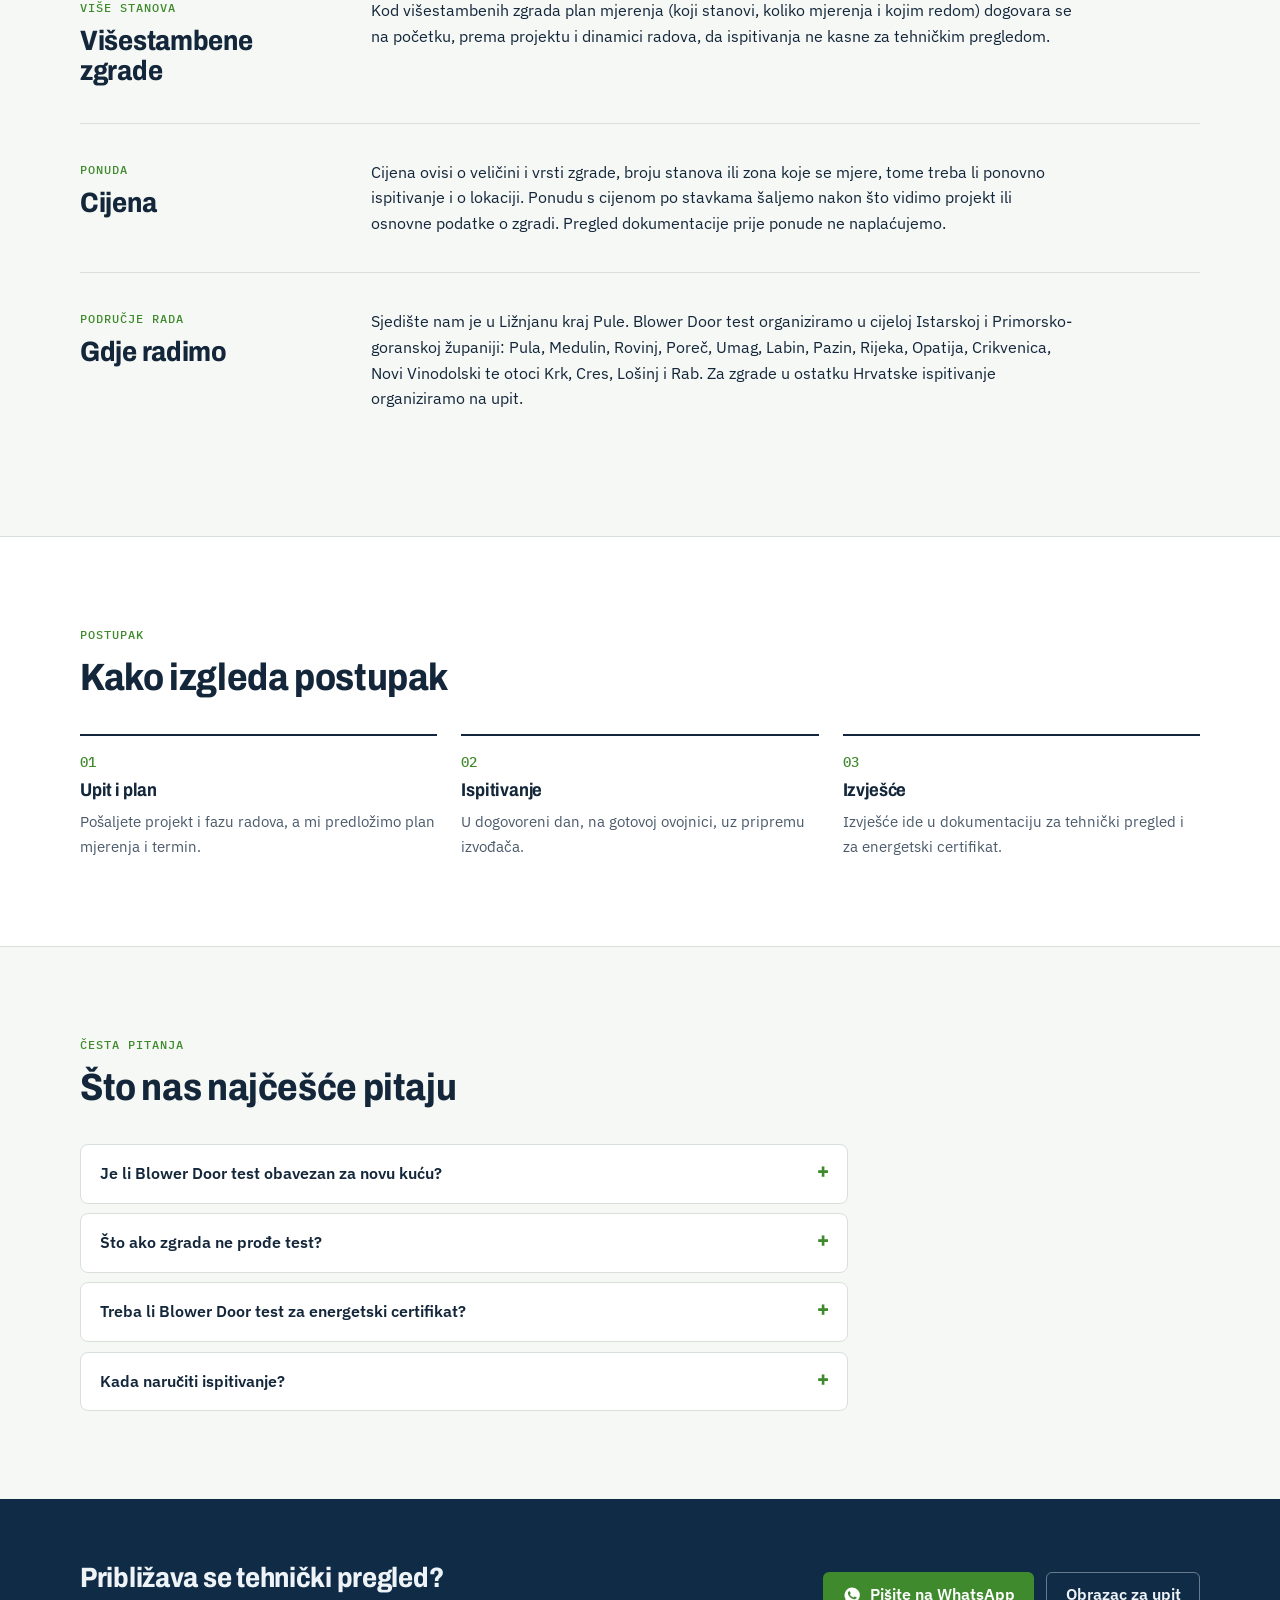
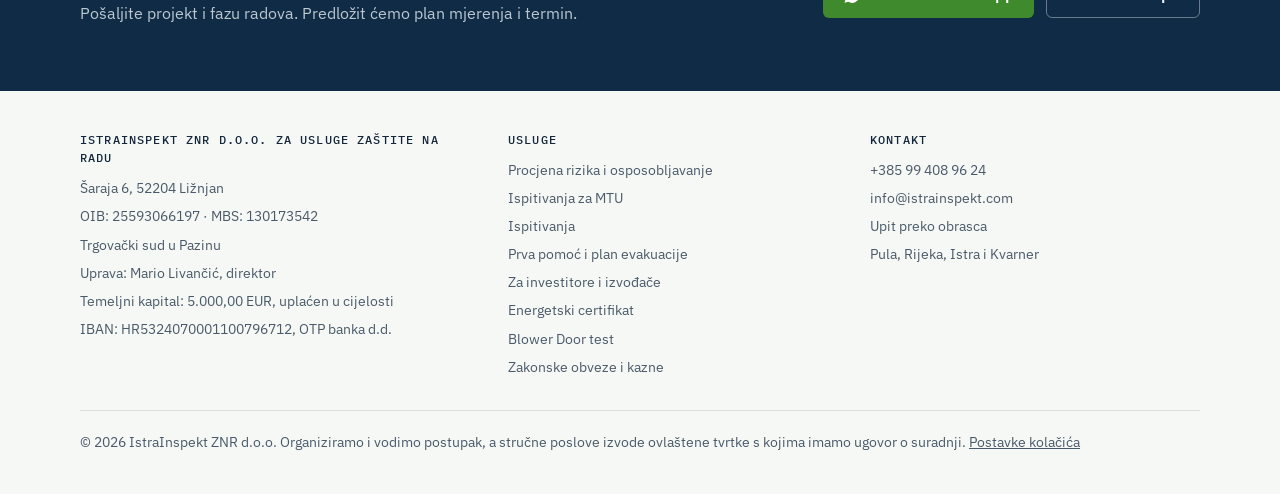
==== commit 269ae336: "MTU: ispitivanja za MTU umjesto vođenja postupka i ishođenja rješenja" ====
--- a/blower-door-test/index.html
+++ b/blower-door-test/index.html
@@ -224,7 +224,7 @@
         <h4>Usluge</h4>
         <ul>
           <li><a href="/procjena-rizika-osposobljavanje/">Procjena rizika i osposobljavanje</a></li>
-          <li><a href="/mtu/">Minimalno-tehnički uvjeti</a></li>
+          <li><a href="/mtu/">Ispitivanja za MTU</a></li>
           <li><a href="/ispitivanja/">Ispitivanja</a></li>
           <li><a href="/prva-pomoc-evakuacija/">Prva pomoć i plan evakuacije</a></li>
           <li><a href="/investitori-izvodaci/">Za investitore i izvođače</a></li>
